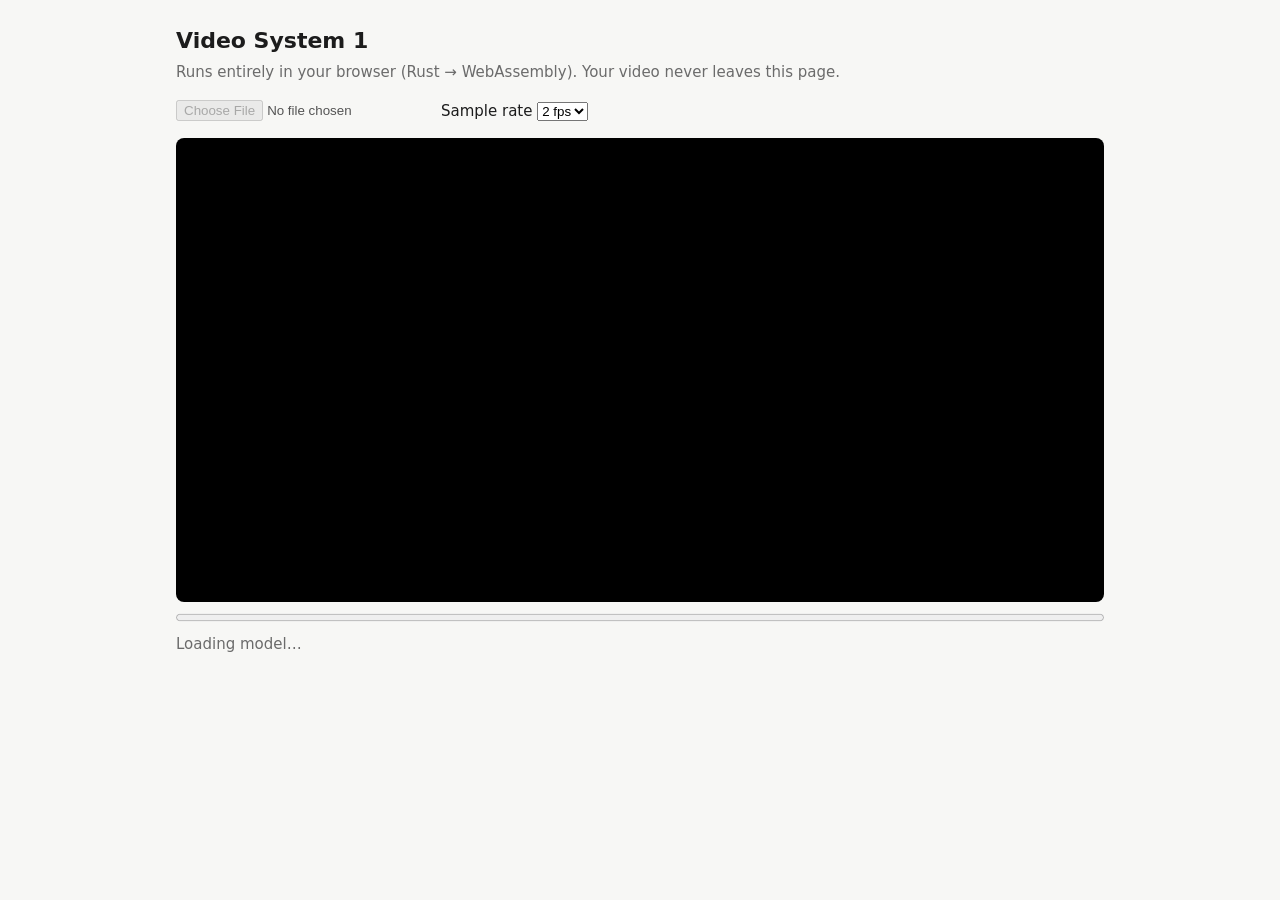
==== web/index.html @ 43ce6778 "Baseline: hand-built detection/tracking/caption pipeline Kept for reference and as a possible label " ====
<!doctype html>
<html lang="en">
<head>
  <meta charset="utf-8">
  <meta name="viewport" content="width=device-width, initial-scale=1">
  <title>Video System 1</title>
  <style>
    :root {
      --bg: #f7f7f5; --fg: #1c1c1c; --muted: #6b6b6b; --card: #ffffff; --border: #e2e2de; --accent: #2f5bd3;
    }
    @media (prefers-color-scheme: dark) {
      :root { --bg: #151515; --fg: #ececec; --muted: #9a9a9a; --card: #1f1f1f; --border: #333; --accent: #7aa2ff; }
    }
    * { box-sizing: border-box; }
    body { margin: 0; background: var(--bg); color: var(--fg); font: 15px/1.5 system-ui, sans-serif; }
    main { max-width: 960px; margin: 0 auto; padding: 24px 16px 48px; }
    h1 { font-size: 22px; margin: 0 0 4px; }
    .muted { color: var(--muted); }
    .controls { display: flex; flex-wrap: wrap; gap: 12px; align-items: center; margin: 16px 0; }
    .stage { position: relative; background: #000; border-radius: 8px; overflow: hidden; }
    .stage video, .stage canvas { display: block; width: 100%; height: auto; }
    .stage canvas { position: absolute; inset: 0; height: 100%; }
    progress { width: 100%; margin: 8px 0 4px; }
    .grid { display: grid; grid-template-columns: repeat(auto-fit, minmax(260px, 1fr)); gap: 16px; margin-top: 20px; }
    .card { background: var(--card); border: 1px solid var(--border); border-radius: 8px; padding: 16px; }
    .card h2 { font-size: 14px; font-weight: 600; margin: 0; color: var(--muted); }
    .value { font-size: 40px; font-weight: 700; line-height: 1.2; color: var(--accent); }
    .card ul { margin: 8px 0 0; padding-left: 18px; font-size: 13px; }
    details { margin-top: 16px; }
    pre { background: var(--card); border: 1px solid var(--border); border-radius: 8px; padding: 12px; overflow: auto; font-size: 12px; }
    button { font: inherit; }
  </style>
</head>
<body>
<main>
  <h1>Video System 1</h1>
  <div class="muted">Runs entirely in your browser (Rust → WebAssembly). Your video never leaves this page.</div>

  <div class="controls">
    <input type="file" id="file" accept="video/*" disabled>
    <label>Sample rate
      <select id="fps">
        <option value="1">1 fps</option>
        <option value="2" selected>2 fps</option>
        <option value="4">4 fps</option>
      </select>
    </label>
    <button id="cancel" hidden>Cancel</button>
  </div>

  <div class="stage">
    <video id="video" muted playsinline></video>
    <canvas id="overlay"></canvas>
  </div>
  <progress id="progress" value="0" max="1"></progress>
  <div id="status" class="muted">Starting…</div>

  <section id="results" hidden>
    <div class="grid">
      <div class="card">
        <h2>How many subjects are there throughout the video?</h2>
        <div class="value" id="subjects-value"></div>
        <div class="muted" id="subjects-detail"></div>
        <ul id="subjects-list"></ul>
      </div>
      <div class="card">
        <h2>Is the video captioned?</h2>
        <div class="value" id="captions-value"></div>
        <div class="muted" id="captions-detail"></div>
        <ul id="captions-list"></ul>
      </div>
    </div>
    <p class="muted" id="perf"></p>
    <details><summary>Raw report</summary><pre id="raw"></pre></details>
  </section>
</main>
<script type="module" src="main.js"></script>
</body>
</html>
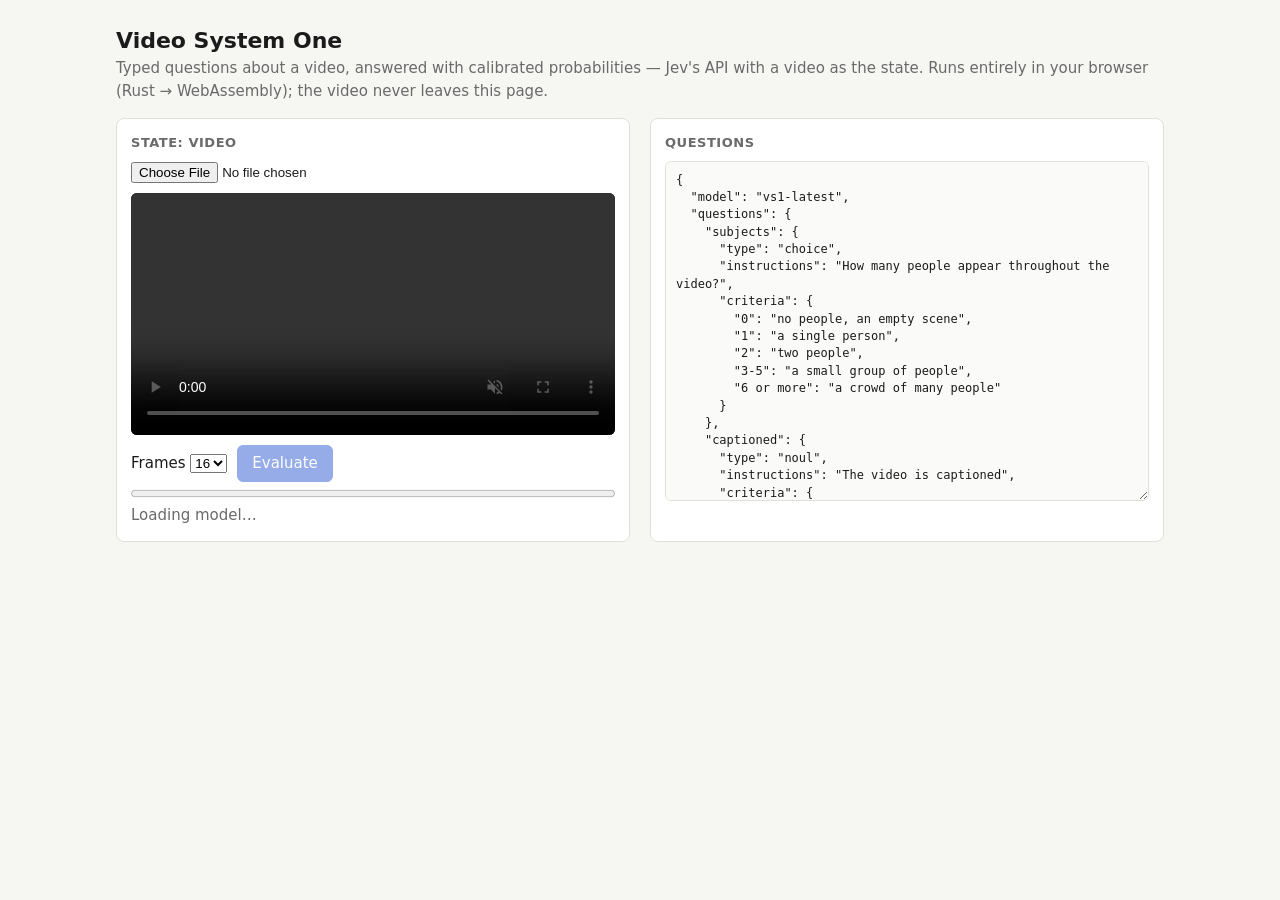
==== commit bebe9605: "General System One model for video with a Jev-compatible API Replace the hand-built pipeline with on" ====
--- a/web/index.html
+++ b/web/index.html
@@ -3,76 +3,72 @@
 <head>
   <meta charset="utf-8">
   <meta name="viewport" content="width=device-width, initial-scale=1">
-  <title>Video System 1</title>
+  <title>Video System One</title>
   <style>
     :root {
-      --bg: #f7f7f5; --fg: #1c1c1c; --muted: #6b6b6b; --card: #ffffff; --border: #e2e2de; --accent: #2f5bd3;
+      --bg: #f6f6f3; --fg: #1b1b1b; --muted: #6a6a6a; --card: #ffffff; --border: #e0e0db;
+      --accent: #2f5bd3; --bar: #dfe6fb; --code: #fafaf8;
     }
     @media (prefers-color-scheme: dark) {
-      :root { --bg: #151515; --fg: #ececec; --muted: #9a9a9a; --card: #1f1f1f; --border: #333; --accent: #7aa2ff; }
+      :root {
+        --bg: #141414; --fg: #ececec; --muted: #9a9a9a; --card: #1d1d1d; --border: #333;
+        --accent: #7ea4ff; --bar: #26324f; --code: #181818;
+      }
     }
     * { box-sizing: border-box; }
     body { margin: 0; background: var(--bg); color: var(--fg); font: 15px/1.5 system-ui, sans-serif; }
-    main { max-width: 960px; margin: 0 auto; padding: 24px 16px 48px; }
-    h1 { font-size: 22px; margin: 0 0 4px; }
+    main { max-width: 1080px; margin: 0 auto; padding: 24px 16px 48px; }
+    h1 { font-size: 22px; margin: 0; }
     .muted { color: var(--muted); }
-    .controls { display: flex; flex-wrap: wrap; gap: 12px; align-items: center; margin: 16px 0; }
-    .stage { position: relative; background: #000; border-radius: 8px; overflow: hidden; }
-    .stage video, .stage canvas { display: block; width: 100%; height: auto; }
-    .stage canvas { position: absolute; inset: 0; height: 100%; }
-    progress { width: 100%; margin: 8px 0 4px; }
-    .grid { display: grid; grid-template-columns: repeat(auto-fit, minmax(260px, 1fr)); gap: 16px; margin-top: 20px; }
-    .card { background: var(--card); border: 1px solid var(--border); border-radius: 8px; padding: 16px; }
-    .card h2 { font-size: 14px; font-weight: 600; margin: 0; color: var(--muted); }
-    .value { font-size: 40px; font-weight: 700; line-height: 1.2; color: var(--accent); }
-    .card ul { margin: 8px 0 0; padding-left: 18px; font-size: 13px; }
-    details { margin-top: 16px; }
-    pre { background: var(--card); border: 1px solid var(--border); border-radius: 8px; padding: 12px; overflow: auto; font-size: 12px; }
-    button { font: inherit; }
+    .layout { display: grid; grid-template-columns: minmax(0, 1fr) minmax(0, 1fr); gap: 20px; margin-top: 16px; }
+    @media (max-width: 760px) { .layout { grid-template-columns: 1fr; } }
+    .panel { background: var(--card); border: 1px solid var(--border); border-radius: 8px; padding: 14px; }
+    .panel h2 { font-size: 13px; font-weight: 600; margin: 0 0 8px; color: var(--muted); text-transform: uppercase; letter-spacing: .04em; }
+    video { width: 100%; border-radius: 6px; background: #000; display: block; margin-top: 10px; }
+    textarea { width: 100%; min-height: 340px; font: 12px/1.45 ui-monospace, monospace; background: var(--code); color: var(--fg);
+      border: 1px solid var(--border); border-radius: 6px; padding: 10px; resize: vertical; }
+    .row { display: flex; flex-wrap: wrap; gap: 10px; align-items: center; margin-top: 10px; }
+    button { font: inherit; padding: 6px 14px; border-radius: 6px; border: 1px solid var(--accent); background: var(--accent); color: #fff; cursor: pointer; }
+    button:disabled { opacity: .5; cursor: default; }
+    progress { width: 100%; }
+    .answers { display: grid; grid-template-columns: repeat(auto-fit, minmax(240px, 1fr)); gap: 14px; margin-top: 20px; }
+    .answer .key { font: 12px ui-monospace, monospace; color: var(--muted); }
+    .answer .value { font-size: 26px; font-weight: 700; color: var(--accent); margin: 2px 0; }
+    .bars { margin-top: 8px; display: grid; gap: 4px; font-size: 12px; }
+    .bar { position: relative; padding: 2px 6px; border-radius: 4px; overflow: hidden; }
+    .bar span { position: relative; }
+    .bar i { position: absolute; inset: 0 auto 0 0; background: var(--bar); }
+    .bar b { float: right; position: relative; font-weight: 500; }
+    pre { background: var(--code); border: 1px solid var(--border); border-radius: 8px; padding: 12px; overflow: auto; font-size: 12px; }
+    .error { color: #c62828; white-space: pre-wrap; }
   </style>
 </head>
 <body>
 <main>
-  <h1>Video System 1</h1>
-  <div class="muted">Runs entirely in your browser (Rust → WebAssembly). Your video never leaves this page.</div>
+  <h1>Video System One</h1>
+  <div class="muted">Typed questions about a video, answered with calibrated probabilities — Jev's API with a video as the state.
+    Runs entirely in your browser (Rust → WebAssembly); the video never leaves this page.</div>
 
-  <div class="controls">
-    <input type="file" id="file" accept="video/*" disabled>
-    <label>Sample rate
-      <select id="fps">
-        <option value="1">1 fps</option>
-        <option value="2" selected>2 fps</option>
-        <option value="4">4 fps</option>
-      </select>
-    </label>
-    <button id="cancel" hidden>Cancel</button>
+  <div class="layout">
+    <section class="panel">
+      <h2>State: video</h2>
+      <input type="file" id="file" accept="video/*">
+      <video id="preview" controls muted playsinline></video>
+      <div class="row">
+        <label>Frames <select id="frames"><option>8</option><option selected>16</option><option>32</option></select></label>
+        <button id="run" disabled>Evaluate</button>
+      </div>
+      <progress id="progress" value="0" max="1"></progress>
+      <div id="status" class="muted">Loading model…</div>
+    </section>
+    <section class="panel">
+      <h2>Questions</h2>
+      <textarea id="questions" spellcheck="false"></textarea>
+    </section>
   </div>
 
-  <div class="stage">
-    <video id="video" muted playsinline></video>
-    <canvas id="overlay"></canvas>
-  </div>
-  <progress id="progress" value="0" max="1"></progress>
-  <div id="status" class="muted">Starting…</div>
-
-  <section id="results" hidden>
-    <div class="grid">
-      <div class="card">
-        <h2>How many subjects are there throughout the video?</h2>
-        <div class="value" id="subjects-value"></div>
-        <div class="muted" id="subjects-detail"></div>
-        <ul id="subjects-list"></ul>
-      </div>
-      <div class="card">
-        <h2>Is the video captioned?</h2>
-        <div class="value" id="captions-value"></div>
-        <div class="muted" id="captions-detail"></div>
-        <ul id="captions-list"></ul>
-      </div>
-    </div>
-    <p class="muted" id="perf"></p>
-    <details><summary>Raw report</summary><pre id="raw"></pre></details>
-  </section>
+  <div id="answers" class="answers"></div>
+  <details id="raw-wrap" hidden><summary>Raw response</summary><pre id="raw"></pre></details>
 </main>
 <script type="module" src="main.js"></script>
 </body>
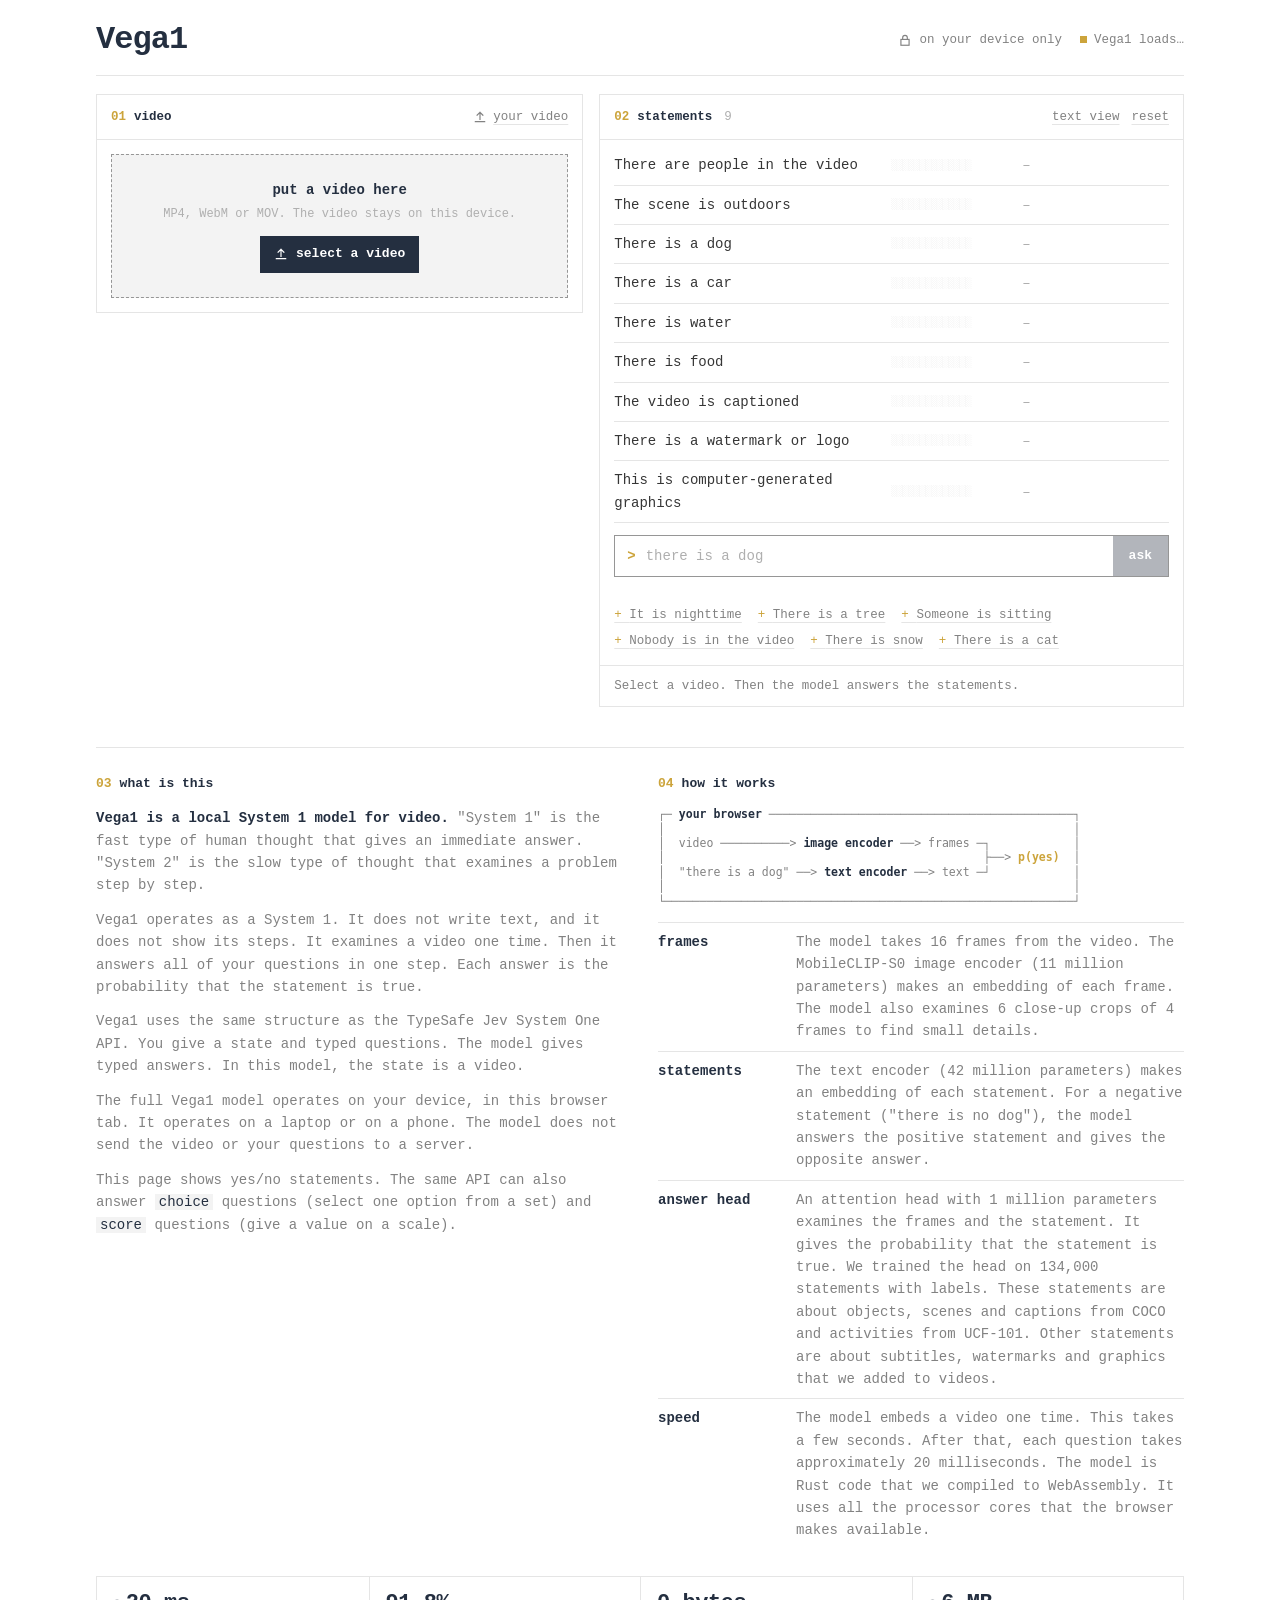
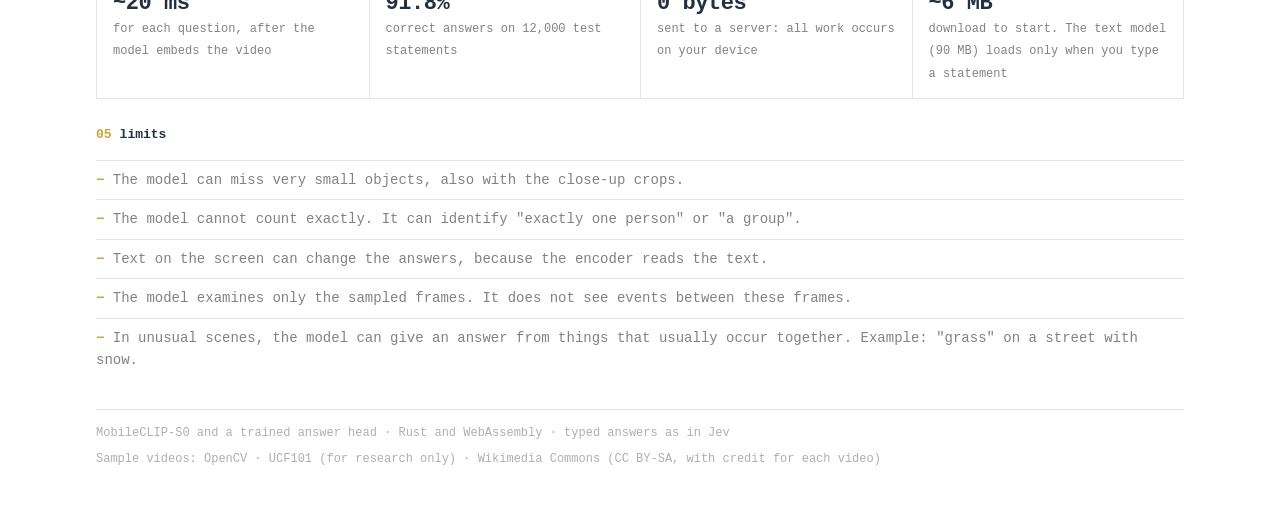
==== commit 61e5c06e: "Vega1 web demo: crop embeddings, lazy encoders, precomputed samples, phone layout - Answer head v5: " ====
--- a/web/index.html
+++ b/web/index.html
@@ -3,73 +3,395 @@
 <head>
   <meta charset="utf-8">
   <meta name="viewport" content="width=device-width, initial-scale=1">
-  <title>Video System One</title>
+  <title>Vega1</title>
+  <meta name="description" content="Ask yes/no questions about a video. Vega1, a local System 1 model, answers in milliseconds, in your browser. Nothing is uploaded.">
+  <meta property="og:title" content="Vega1: a System 1 model for video">
+  <meta property="og:description" content="Ask yes/no questions about a video. Vega1, a local System 1 model, answers in milliseconds, in your browser.">
+  <meta property="og:type" content="website">
+  <meta property="og:url" content="https://saresend.github.io/vega1/">
+  <meta property="og:image" content="https://saresend.github.io/vega1/card.png">
+  <meta name="twitter:card" content="summary_large_image">
+  <meta name="twitter:title" content="Vega1: a System 1 model for video">
+  <meta name="twitter:description" content="Ask yes/no questions about a video. Answers in milliseconds, on your device.">
+  <meta name="twitter:image" content="https://saresend.github.io/vega1/card.png">
+  <meta name="theme-color" content="#242F40">
+  <link rel="icon" href="data:image/svg+xml,%3Csvg xmlns='http://www.w3.org/2000/svg' viewBox='0 0 32 32'%3E%3Crect width='32' height='32' fill='%23242F40'/%3E%3Cpath d='M12 9v14l11-7z' fill='%23CCA43B'/%3E%3C/svg%3E">
   <style>
+    /* Fully local: system monospace stack, inline icons, no external requests.
+       Palette: #363636 · #242F40 · #CCA43B · #E5E5E5 · #FFFFFF */
     :root {
-      --bg: #f6f6f3; --fg: #1b1b1b; --muted: #6a6a6a; --card: #ffffff; --border: #e0e0db;
-      --accent: #2f5bd3; --bar: #dfe6fb; --code: #fafaf8;
+      --ink: #363636; --navy: #242F40; --gold: #CCA43B; --line: #E5E5E5; --paper: #FFFFFF;
+      --bg: var(--paper); --fg: var(--ink); --head: var(--navy); --muted: color-mix(in srgb, var(--ink) 62%, var(--paper));
+      --faint: color-mix(in srgb, var(--ink) 40%, var(--paper)); --panel: var(--paper); --sunk: color-mix(in srgb, var(--line) 45%, var(--paper));
+      --border: var(--line); --strong: color-mix(in srgb, var(--line) 55%, var(--ink));
+      --btn: var(--navy); --on-btn: var(--paper);
+      --yes: var(--navy); --no: color-mix(in srgb, var(--ink) 55%, var(--paper)); --unsure: var(--gold);
+      --mono: "JetBrains Mono", ui-monospace, SFMono-Regular, "SF Mono", Menlo, Consolas, "Liberation Mono", monospace;
+      color-scheme: light;
     }
     @media (prefers-color-scheme: dark) {
       :root {
-        --bg: #141414; --fg: #ececec; --muted: #9a9a9a; --card: #1d1d1d; --border: #333;
-        --accent: #7ea4ff; --bar: #26324f; --code: #181818;
+        --bg: var(--navy); --fg: var(--line); --head: var(--paper); --muted: color-mix(in srgb, var(--line) 70%, var(--navy));
+        --faint: color-mix(in srgb, var(--line) 45%, var(--navy)); --panel: color-mix(in srgb, var(--navy) 86%, var(--paper));
+        --sunk: color-mix(in srgb, var(--navy) 80%, black); --border: color-mix(in srgb, var(--line) 18%, var(--navy));
+        --strong: color-mix(in srgb, var(--line) 34%, var(--navy)); --btn: var(--gold); --on-btn: var(--navy);
+        --yes: var(--gold); --no: color-mix(in srgb, var(--line) 55%, var(--navy)); --unsure: var(--line);
+        color-scheme: dark;
       }
     }
     * { box-sizing: border-box; }
-    body { margin: 0; background: var(--bg); color: var(--fg); font: 15px/1.5 system-ui, sans-serif; }
-    main { max-width: 1080px; margin: 0 auto; padding: 24px 16px 48px; }
-    h1 { font-size: 22px; margin: 0; }
-    .muted { color: var(--muted); }
-    .layout { display: grid; grid-template-columns: minmax(0, 1fr) minmax(0, 1fr); gap: 20px; margin-top: 16px; }
-    @media (max-width: 760px) { .layout { grid-template-columns: 1fr; } }
-    .panel { background: var(--card); border: 1px solid var(--border); border-radius: 8px; padding: 14px; }
-    .panel h2 { font-size: 13px; font-weight: 600; margin: 0 0 8px; color: var(--muted); text-transform: uppercase; letter-spacing: .04em; }
-    video { width: 100%; border-radius: 6px; background: #000; display: block; margin-top: 10px; }
-    textarea { width: 100%; min-height: 340px; font: 12px/1.45 ui-monospace, monospace; background: var(--code); color: var(--fg);
-      border: 1px solid var(--border); border-radius: 6px; padding: 10px; resize: vertical; }
-    .row { display: flex; flex-wrap: wrap; gap: 10px; align-items: center; margin-top: 10px; }
-    button { font: inherit; padding: 6px 14px; border-radius: 6px; border: 1px solid var(--accent); background: var(--accent); color: #fff; cursor: pointer; }
-    button:disabled { opacity: .5; cursor: default; }
-    progress { width: 100%; }
-    .answers { display: grid; grid-template-columns: repeat(auto-fit, minmax(240px, 1fr)); gap: 14px; margin-top: 20px; }
-    .answer .key { font: 12px ui-monospace, monospace; color: var(--muted); }
-    .answer .value { font-size: 26px; font-weight: 700; color: var(--accent); margin: 2px 0; }
-    .bars { margin-top: 8px; display: grid; gap: 4px; font-size: 12px; }
-    .bar { position: relative; padding: 2px 6px; border-radius: 4px; overflow: hidden; }
-    .bar span { position: relative; }
-    .bar i { position: absolute; inset: 0 auto 0 0; background: var(--bar); }
-    .bar b { float: right; position: relative; font-weight: 500; }
-    pre { background: var(--code); border: 1px solid var(--border); border-radius: 8px; padding: 12px; overflow: auto; font-size: 12px; }
-    .error { color: #c62828; white-space: pre-wrap; }
+    html, body { margin: 0; }
+    body { background: var(--bg); color: var(--fg); font: 14px/1.6 var(--mono); -webkit-font-smoothing: antialiased; }
+    button, input, textarea { font: inherit; color: inherit; }
+    button { cursor: pointer; }
+    a { color: inherit; text-decoration-color: var(--gold); text-underline-offset: 3px; }
+    :focus-visible { outline: 2px solid var(--gold); outline-offset: 2px; }
+    [hidden] { display: none !important; }
+    svg.i { width: 14px; height: 14px; flex: none; stroke: currentColor; fill: none; stroke-width: 2; stroke-linecap: square; }
+
+    .wrap { max-width: 1120px; margin: 0 auto; padding: 0 16px 48px; }
+
+    /* Status */
+    .nav-right { margin-left: auto; display: flex; gap: 18px; flex-wrap: wrap; font-size: 12.5px; color: var(--muted); }
+    .nav-right span { display: inline-flex; align-items: center; gap: 7px; white-space: nowrap; }
+    .led { width: 7px; height: 7px; background: var(--faint); }
+    #model-pill[data-state="ready"] .led, #model-pill[data-state="busy"] .led { background: var(--gold); }
+    #model-pill[data-state="busy"] .led { animation: blink 1s steps(2) infinite; }
+    #model-pill[data-state="error"] { color: var(--fg); }
+    @keyframes blink { 50% { opacity: 0; } }
+
+    /* Header */
+    .top { display: flex; align-items: center; gap: 16px; flex-wrap: wrap; padding: 22px 0 18px; margin-bottom: 18px; border-bottom: 1px solid var(--border); }
+    h1 { margin: 0; font-size: clamp(24px, 3.4vw, 32px); line-height: 1.1; letter-spacing: -0.03em; color: var(--head); font-weight: 700; }
+
+    /* About */
+    .about { margin-top: 40px; padding-top: 26px; border-top: 1px solid var(--border); }
+    .about-grid { display: grid; grid-template-columns: minmax(0, 1fr) minmax(0, 1fr); gap: 36px; margin-bottom: 26px; }
+    @media (max-width: 900px) { .about-grid { grid-template-columns: minmax(0, 1fr); gap: 20px; } }
+    .about h2 { margin: 0 0 12px; font-size: 13px; font-weight: 700; color: var(--head); }
+    .about h2 small { color: var(--gold); font-weight: 700; margin-right: 8px; font-size: inherit; }
+    .about p { margin: 0 0 12px; color: var(--muted); }
+    .about p strong { color: var(--head); }
+    .about code { font: inherit; color: var(--head); background: var(--sunk); padding: 0 4px; }
+    .how { list-style: none; margin: 14px 0 0; padding: 0; color: var(--muted); }
+    .how li { padding: 8px 0; border-top: 1px solid var(--border); }
+    .how li b { color: var(--head); }
+    .how:not(.limits) li { display: grid; grid-template-columns: 9em minmax(0, 1fr); gap: 0 12px; }
+    @media (max-width: 560px) { .how:not(.limits) li { grid-template-columns: 1fr; } }
+    .limits li::before { content: "− "; color: var(--gold); font-weight: 700; }
+    /* Fonts that carry box-drawing glyphs at the same advance as their letters. */
+    pre.ascii { margin: 0; font: 11.5px/1.25 "JetBrains Mono", "SF Mono", Menlo, Consolas, "DejaVu Sans Mono", "Noto Sans Mono", monospace;
+      color: var(--muted); overflow-x: auto; }
+    pre.ascii b { color: var(--head); font-weight: 600; }
+    pre.ascii u { text-decoration: none; color: var(--gold); font-weight: 700; }
+
+    .stats { display: grid; grid-template-columns: repeat(4, minmax(0, 1fr)); border: 1px solid var(--border); margin-bottom: 26px; }
+    .stat { padding: 14px 16px; border-left: 1px solid var(--border); }
+    .stat:first-child { border-left: 0; }
+    .stat b { display: block; font-size: 22px; line-height: 1.2; color: var(--head); letter-spacing: -0.02em; font-weight: 700; }
+    .stat span { font-size: 12px; color: var(--muted); }
+    @media (max-width: 700px) {
+      .stats { grid-template-columns: repeat(2, minmax(0, 1fr)); }
+      .stat:nth-child(3) { border-left: 0; }
+      .stat:nth-child(n+3) { border-top: 1px solid var(--border); }
+    }
+
+    /* Panels */
+    .grid { display: grid; grid-template-columns: minmax(0, 5fr) minmax(0, 6fr); gap: 16px; align-items: start; }
+    @media (max-width: 900px) { .grid { grid-template-columns: 1fr; } }
+    .panel { border: 1px solid var(--border); background: var(--panel); min-width: 0; }
+    .panel-head { display: flex; align-items: center; gap: 12px; padding: 10px 14px; border-bottom: 1px solid var(--border); font-size: 12.5px; }
+    .panel-head h2 { margin: 0; font-size: 12.5px; font-weight: 700; color: var(--head); }
+    .panel-head h2 small { color: var(--gold); font-weight: 700; margin-right: 8px; font-size: inherit; }
+    .panel-head .count { color: var(--faint); }
+    .panel-head .spacer { flex: 1; }
+    .ghost { display: inline-flex; align-items: center; gap: 6px; background: none; border: 0; padding: 2px 0; color: var(--muted);
+      font-size: 12.5px; white-space: nowrap; text-decoration: underline; text-decoration-color: var(--border); text-underline-offset: 4px; }
+    .ghost:hover { color: var(--head); text-decoration-color: var(--gold); }
+    .panel-body { padding: 14px; }
+
+    /* Video panel */
+    .drop { border: 1px dashed var(--strong); padding: 24px 14px; text-align: center; background: var(--sunk); transition: background .12s, border-color .12s; }
+    .drop.over { border-color: var(--gold); background: color-mix(in srgb, var(--gold) 10%, var(--panel)); }
+    .drop strong { display: block; color: var(--head); }
+    .drop .hint { color: var(--faint); font-size: 12px; }
+    .btn { display: inline-flex; align-items: center; gap: 8px; margin-top: 12px; padding: 8px 14px; border: 0; background: var(--btn); color: var(--on-btn);
+      font-weight: 700; font-size: 13px; }
+    .btn:hover { filter: brightness(1.12); }
+    .label-row { display: flex; flex-wrap: wrap; align-items: baseline; gap: 2px 10px; margin: 18px 0 8px; font-size: 12px; color: var(--faint); }
+    .label-row b { color: var(--head); font-weight: 700; }
+    .samples { display: grid; grid-auto-flow: column; grid-auto-columns: 128px; gap: 8px; overflow-x: auto; scroll-snap-type: x mandatory;
+      padding-bottom: 6px; -webkit-overflow-scrolling: touch; scrollbar-width: thin; }
+    .sample { scroll-snap-align: start; }
+    .sample.active { border-color: var(--gold); outline: 1px solid var(--gold); }
+    .sample.active .sname { color: var(--gold); }
+    .text-status { font-size: 12px; color: var(--faint); margin-top: 6px; min-height: 1em; }
+    .sample { display: flex; flex-direction: column; padding: 0; text-align: left; border: 1px solid var(--border); background: var(--panel); min-width: 0; }
+    .sample:hover { border-color: var(--gold); }
+    .sample:hover .sname { color: var(--gold); }
+    .sample .thumb { display: block; width: 100%; aspect-ratio: 16 / 9; background-color: var(--navy); background-repeat: no-repeat; }
+    .sample .sname { padding: 6px 8px 0; font-size: 12px; font-weight: 700; color: var(--head); overflow: hidden; text-overflow: ellipsis; white-space: nowrap; }
+    .sample .smeta { padding: 0 8px 7px; font-size: 11px; color: var(--faint); overflow: hidden; text-overflow: ellipsis; white-space: nowrap; }
+
+    .player video { width: 100%; display: block; aspect-ratio: 16 / 10; object-fit: contain; background: #000; }
+    .file-row { display: flex; flex-wrap: wrap; align-items: baseline; gap: 2px 10px; margin-top: 8px; font-size: 12px; color: var(--faint); }
+    .file-row .name { color: var(--head); font-weight: 700; }
+    .frames-head { display: flex; align-items: center; gap: 10px; margin: 16px 0 8px; font-size: 12px; color: var(--muted); }
+    .frames-head .spacer { flex: 1; }
+    .seg { display: inline-flex; border: 1px solid var(--border); }
+    .seg button { border: 0; background: none; padding: 2px 9px; font-size: 12px; color: var(--muted); }
+    .seg button + button { border-left: 1px solid var(--border); }
+    .seg button[aria-pressed="true"] { background: var(--btn); color: var(--on-btn); font-weight: 700; }
+    .strip { display: grid; grid-template-columns: repeat(8, 1fr); gap: 3px; }
+    .strip .f { position: relative; aspect-ratio: 16 / 9; background-color: var(--sunk); background-repeat: no-repeat; overflow: hidden; }
+    .strip .f canvas { width: 100%; height: 100%; display: block; opacity: 0; transition: opacity .2s; }
+    .strip .f.decoded canvas { opacity: 0.35; }
+    .strip .f.done canvas { opacity: 1; }
+    .strip .f.crops { outline: 2px solid var(--gold); outline-offset: -2px; }
+    .progress { height: 3px; background: var(--border); margin-top: 8px; }
+    .progress i { display: block; height: 100%; width: 0; background: var(--gold); transition: width .2s; }
+    .legend { margin-top: 7px; font-size: 11.5px; color: var(--faint); }
+    .legend b { display: inline-block; width: 9px; height: 9px; outline: 2px solid var(--gold); outline-offset: -2px; margin-right: 6px; vertical-align: -1px; }
+
+    /* Statements */
+    .stmts { list-style: none; margin: 0; padding: 0; }
+    .stmt { display: grid; grid-template-columns: minmax(0, 1fr) auto 3.4em 6.6em 22px; align-items: center; gap: 12px;
+      padding: 8px 0; border-bottom: 1px solid var(--border); }
+    .stmt:first-child { padding-top: 0; }
+    .stmt .text { overflow-wrap: anywhere; }
+    .bar { font-size: 11px; letter-spacing: -0.08em; white-space: nowrap; user-select: none; }
+    .bar .on { color: var(--no); }
+    .bar .off { color: var(--border); }
+    .pct { text-align: right; font-variant-numeric: tabular-nums; font-weight: 700; color: var(--head); }
+    .tag { justify-self: start; font-size: 11.5px; font-weight: 700; padding: 1px 7px; border: 1px solid var(--border); color: var(--muted); }
+    .stmt.yes .bar .on { color: var(--yes); }
+    .stmt.yes .tag { background: var(--gold); border-color: var(--gold); color: var(--navy); }
+    .stmt.no .tag { background: var(--sunk); }
+    .stmt.unsure .bar .on { color: var(--unsure); }
+    .stmt.unsure .tag { border-style: dashed; border-color: var(--gold); color: var(--fg); }
+    .stmt.idle .tag, .stmt.pending .tag { visibility: hidden; }
+    .stmt.idle .pct, .stmt.pending .pct { color: var(--faint); font-weight: 400; }
+    .stmt.pending .bar .off { animation: blink 0.9s steps(2) infinite; }
+    .remove { width: 22px; height: 22px; border: 0; background: none; color: var(--faint); display: grid; place-items: center; opacity: 0; }
+    .stmt:hover .remove, .remove:focus-visible { opacity: 1; }
+    .remove:hover { color: var(--head); }
+    @media (hover: none) { .remove { opacity: 1; } }
+    @media (max-width: 560px) {
+      .stmt { grid-template-columns: minmax(0, 1fr) auto auto 30px; row-gap: 0; gap: 0 8px; padding: 6px 0; }
+      .stmt .text { grid-column: 1; grid-row: 1; }
+      .stmt .pct { grid-column: 2; grid-row: 1; }
+      .stmt .tag { grid-column: 3; grid-row: 1; }
+      .stmt .remove { grid-column: 4; grid-row: 1 / 3; width: 30px; height: 30px; }
+      .stmt .bar { grid-column: 1 / 4; grid-row: 2; font-size: 8px; line-height: 1.2; letter-spacing: -0.1em; }
+    }
+    .add { display: flex; margin-top: 12px; border: 1px solid var(--strong); }
+    .add:focus-within { border-color: var(--gold); }
+    .add .prompt { padding: 9px 0 9px 12px; color: var(--gold); font-weight: 700; }
+    .add input { flex: 1; min-width: 0; padding: 9px 10px; border: 0; background: transparent; }
+    .add input::placeholder { color: var(--faint); }
+    .add input:focus { outline: none; }
+    .add button { border: 0; padding: 0 16px; background: var(--btn); color: var(--on-btn); font-weight: 700; font-size: 13px; }
+    .add button:disabled { opacity: .35; cursor: default; }
+    .suggest { display: flex; flex-wrap: wrap; gap: 6px 16px; margin-top: 10px; font-size: 12.5px; }
+    .suggest button { border: 0; background: none; padding: 0; color: var(--muted); text-decoration: underline; text-decoration-color: var(--border); text-underline-offset: 4px; }
+    .suggest button:hover { color: var(--head); text-decoration-color: var(--gold); }
+    .suggest button::before { content: "+ "; color: var(--gold); }
+    .bulk textarea { width: 100%; min-height: 280px; padding: 10px 12px; border: 1px solid var(--strong); background: var(--sunk); font-size: 13px; line-height: 1.7; resize: vertical; }
+    .bulk .hint { color: var(--faint); font-size: 12px; margin-top: 6px; }
+    .foot { display: flex; align-items: center; gap: 8px; padding: 10px 14px; border-top: 1px solid var(--border); font-size: 12.5px; color: var(--muted); min-height: 41px; }
+    .foot .speed { color: var(--head); font-weight: 700; }
+    .foot .speed::before { content: "▸ "; color: var(--gold); }
+    .foot .error::before { content: "! "; color: var(--gold); font-weight: 700; }
+    .empty { color: var(--faint); padding: 4px 0 10px; }
+
+    footer { margin-top: 30px; padding-top: 14px; border-top: 1px solid var(--border); color: var(--faint); font-size: 12px; display: flex; flex-wrap: wrap; gap: 6px 18px; }
+    /* Phones (last, so it overrides the rules above). */
+    @media (max-width: 560px) {
+      .add input { font-size: 16px; } /* iOS zooms into smaller inputs */
+      .remove { width: 36px; height: 36px; }
+      .suggest { gap: 10px 16px; }
+      .suggest button { padding: 4px 0; }
+      .samples { grid-auto-columns: 104px; }
+      /* Phones: answers in the first screen. */
+      .wrap { padding: 0 10px 40px; }
+      .top { padding: 12px 0 10px; margin-bottom: 10px; gap: 6px 12px; }
+      h1 { font-size: 22px; }
+      .nav-right { gap: 12px; font-size: 11px; }
+      .panel-head { padding: 8px 10px; }
+      .panel-body { padding: 10px; }
+      .player video { aspect-ratio: 16 / 9; max-height: 38vh; }
+      .file-row { flex-wrap: nowrap; overflow: hidden; }
+      .file-row #file-meta { overflow: hidden; text-overflow: ellipsis; white-space: nowrap; }
+      .frames-head { margin: 8px 0 0; }
+      .frames-head .seg, .strip, .legend { display: none; }
+      #viewer:not(.analyzing) .frames-head, #viewer:not(.analyzing) .progress { display: none; }
+      .samples { grid-auto-columns: 96px; }
+      .sample .smeta { display: none; }
+      .sample .sname { padding: 5px 6px 6px; font-size: 11.5px; }
+      #samples-mobile { margin-top: 10px; }
+      #samples-mobile #samples-wrap { border: 1px solid var(--border); background: var(--panel); padding: 2px 10px 6px; }
+      .label-row { margin: 10px 0 6px; }
+      .label-row span { display: none; }
+      .grid { gap: 10px; }
+      .about { margin-top: 28px; }
+    }
   </style>
 </head>
 <body>
-<main>
-  <h1>Video System One</h1>
-  <div class="muted">Typed questions about a video, answered with calibrated probabilities — Jev's API with a video as the state.
-    Runs entirely in your browser (Rust → WebAssembly); the video never leaves this page.</div>
-
-  <div class="layout">
-    <section class="panel">
-      <h2>State: video</h2>
-      <input type="file" id="file" accept="video/*">
-      <video id="preview" controls muted playsinline></video>
-      <div class="row">
-        <label>Frames <select id="frames"><option>8</option><option selected>16</option><option>32</option></select></label>
-        <button id="run" disabled>Evaluate</button>
-      </div>
-      <progress id="progress" value="0" max="1"></progress>
-      <div id="status" class="muted">Loading model…</div>
+<div class="wrap">
+  <header class="top">
+    <h1>Vega1</h1>
+    <div class="nav-right">
+      <span title="The video and your statements stay on this device">
+        <svg class="i" viewBox="0 0 24 24"><rect x="5" y="11" width="14" height="10"/><path d="M8 11V8a4 4 0 0 1 8 0v3"/></svg>on your device only
+      </span>
+      <span id="model-pill" data-state="busy" role="status" aria-live="polite"><span class="led"></span><span id="model-status">Vega1 loads…</span></span>
+    </div>
+  </header>
+
+  <div class="grid">
+    <section class="panel" aria-labelledby="video-title">
+      <div class="panel-head">
+        <h2 id="video-title"><small>01</small>video</h2>
+        <span class="spacer"></span>
+        <button class="ghost" id="change">
+          <svg class="i" viewBox="0 0 24 24"><path d="M12 16V4M7 9l5-5 5 5M4 20h16"/></svg>your video
+        </button>
+      </div>
+      <div class="panel-body">
+        <input type="file" id="file" accept="video/*" hidden>
+        <div id="picker">
+          <div class="drop" id="drop">
+            <strong>put a video here</strong>
+            <span class="hint">MP4, WebM or MOV. The video stays on this device.</span><br>
+            <button class="btn" id="browse">
+              <svg class="i" viewBox="0 0 24 24"><path d="M12 16V4M7 9l5-5 5 5M4 20h16"/></svg>select a video
+            </button>
+          </div>
+        </div>
+
+        <div id="viewer" hidden>
+          <div class="player"><video id="preview" controls muted playsinline loop></video></div>
+          <div class="file-row"><span class="name" id="file-name"></span><span id="file-meta"></span></div>
+          <div class="frames-head">
+            <span id="frames-status">sampled frames</span>
+            <span class="spacer"></span>
+            <div class="seg" role="group" aria-label="Frames to sample">
+              <button data-frames="8" aria-pressed="false">8</button>
+              <button data-frames="16" aria-pressed="true">16</button>
+              <button data-frames="32" aria-pressed="false">32</button>
+            </div>
+          </div>
+          <div class="strip" id="strip"></div>
+          <div class="progress"><i id="progress"></i></div>
+          <div class="legend"><b></b>the model also examines 6 close-up crops of these frames to find small details</div>
+        </div>
+        <div id="samples-home"></div>
+        <div id="samples-wrap" hidden>
+          <div class="label-row"><b>samples</b><span>the embeddings are ready, so the answers show immediately</span></div>
+          <div class="samples" id="samples"></div>
+        </div>
+      </div>
     </section>
-    <section class="panel">
-      <h2>Questions</h2>
-      <textarea id="questions" spellcheck="false"></textarea>
+
+    <section class="panel" aria-labelledby="stmts-title">
+      <div class="panel-head">
+        <h2 id="stmts-title"><small>02</small>statements</h2>
+        <span class="count" id="count"></span>
+        <span class="spacer"></span>
+        <button class="ghost" id="bulk-toggle">text view</button>
+        <button class="ghost" id="reset" title="Show the example statements again">reset</button>
+      </div>
+      <div class="panel-body">
+        <div id="list-view">
+          <ul class="stmts" id="stmts" aria-live="polite"></ul>
+          <div class="empty" id="empty" hidden>There are no statements. Add a statement below.</div>
+          <form class="add" id="add-form" autocomplete="off">
+            <span class="prompt" aria-hidden="true">&gt;</span>
+            <input id="add-input" placeholder="there is a dog" aria-label="New statement" maxlength="300">
+            <button id="add-btn" type="submit" disabled>ask</button>
+          </form>
+          <div class="text-status" id="text-status" aria-live="polite"></div>
+          <div class="suggest" id="suggest"></div>
+        </div>
+        <div class="bulk" id="bulk-view" hidden>
+          <textarea id="bulk" spellcheck="false" aria-label="Statements, one per line"></textarea>
+          <div class="hint">Write one statement on each line. You can use negative statements ("there is no dog").</div>
+        </div>
+      </div>
+      <div class="foot" id="foot"><span id="foot-text">Select a video. Then the model answers the statements.</span></div>
     </section>
   </div>
 
-  <div id="answers" class="answers"></div>
-  <details id="raw-wrap" hidden><summary>Raw response</summary><pre id="raw"></pre></details>
-</main>
+  <section class="about" aria-labelledby="about-title">
+    <div class="about-grid">
+      <div>
+        <h2 id="about-title"><small>03</small>what is this</h2>
+        <p><strong>Vega1 is a local System 1 model for video.</strong> "System 1" is the fast type of human
+          thought that gives an immediate answer. "System 2" is the slow type of thought that examines a problem step by
+          step.</p>
+        <p>Vega1 operates as a System 1. It does not write text, and it does not show its steps. It examines a video
+          one time. Then it answers all of your questions in one step. Each answer is the probability that the statement
+          is true.</p>
+        <p>Vega1 uses the same structure as the TypeSafe Jev System One API. You give a state and typed questions.
+          The model gives typed answers. In this model, the state is a video.</p>
+        <p>The full Vega1 model operates on your device, in this browser tab. It operates on a laptop or on a phone. The model
+          does not send the video or your questions to a server.</p>
+        <p>This page shows yes/no statements. The same API can also answer <code>choice</code> questions (select one
+          option from a set) and <code>score</code> questions (give a value on a scale).</p>
+      </div>
+      <div>
+        <h2><small>04</small>how it works</h2>
+        <pre class="ascii" aria-hidden="true">┌─ <b>your browser</b> ────────────────────────────────────────────┐
+│                                                           │
+│  video ──────────&gt; <b>image encoder</b> ──&gt; frames ─┐            │
+│                                              ├──&gt; <u>p(yes)</u>  │
+│  &quot;there is a dog&quot; ──&gt; <b>text encoder</b> ──&gt; text ─┘            │
+│                                                           │
+└───────────────────────────────────────────────────────────┘</pre>
+        <ul class="how">
+          <li><b>frames</b> The model takes 16 frames from the video. The MobileCLIP-S0 image encoder (11 million
+            parameters) makes an embedding of each frame. The model also examines 6 close-up crops of 4 frames to find
+            small details.</li>
+          <li><b>statements</b> The text encoder (42 million parameters) makes an embedding of each statement. For a
+            negative statement ("there is no dog"), the model answers the positive statement and gives the opposite
+            answer.</li>
+          <li><b>answer head</b> An attention head with 1 million parameters examines the frames and the statement. It
+            gives the probability that the statement is true. We trained the head on 134,000 statements with labels.
+            These statements are about objects, scenes and captions from COCO and activities from UCF-101. Other
+            statements are about subtitles, watermarks and graphics that we added to videos.</li>
+          <li><b>speed</b> The model embeds a video one time. This takes a few seconds. After that, each question takes
+            approximately 20 milliseconds. The model is Rust code that we compiled to WebAssembly. It uses all the
+            processor cores that the browser makes available.</li>
+        </ul>
+      </div>
+    </div>
+
+    <div class="stats">
+      <div class="stat"><b id="stat-latency">~20 ms</b><span id="stat-latency-label">for each question, after the model embeds the video</span></div>
+      <div class="stat"><b>91.8%</b><span>correct answers on 12,000 test statements</span></div>
+      <div class="stat"><b>0 bytes</b><span>sent to a server: all work occurs on your device</span></div>
+      <div class="stat"><b>~6 MB</b><span>download to start. The text model (90 MB) loads only when you type a statement</span></div>
+    </div>
+
+    <h2><small>05</small>limits</h2>
+    <ul class="how limits">
+      <li>The model can miss very small objects, also with the close-up crops.</li>
+      <li>The model cannot count exactly. It can identify "exactly one person" or "a group".</li>
+      <li>Text on the screen can change the answers, because the encoder reads the text.</li>
+      <li>The model examines only the sampled frames. It does not see events between these frames.</li>
+      <li>In unusual scenes, the model can give an answer from things that usually occur together. Example: "grass" on a
+        street with snow.</li>
+    </ul>
+  </section>
+
+  <div id="samples-mobile"></div>
+
+  <footer>
+    <span>MobileCLIP-S0 and a trained answer head · Rust and WebAssembly · typed answers as in Jev</span>
+    <span>Sample videos: OpenCV · UCF101 (for research only) · Wikimedia Commons (CC BY-SA, with credit for each video)</span>
+  </footer>
+</div>
 <script type="module" src="main.js"></script>
 </body>
 </html>
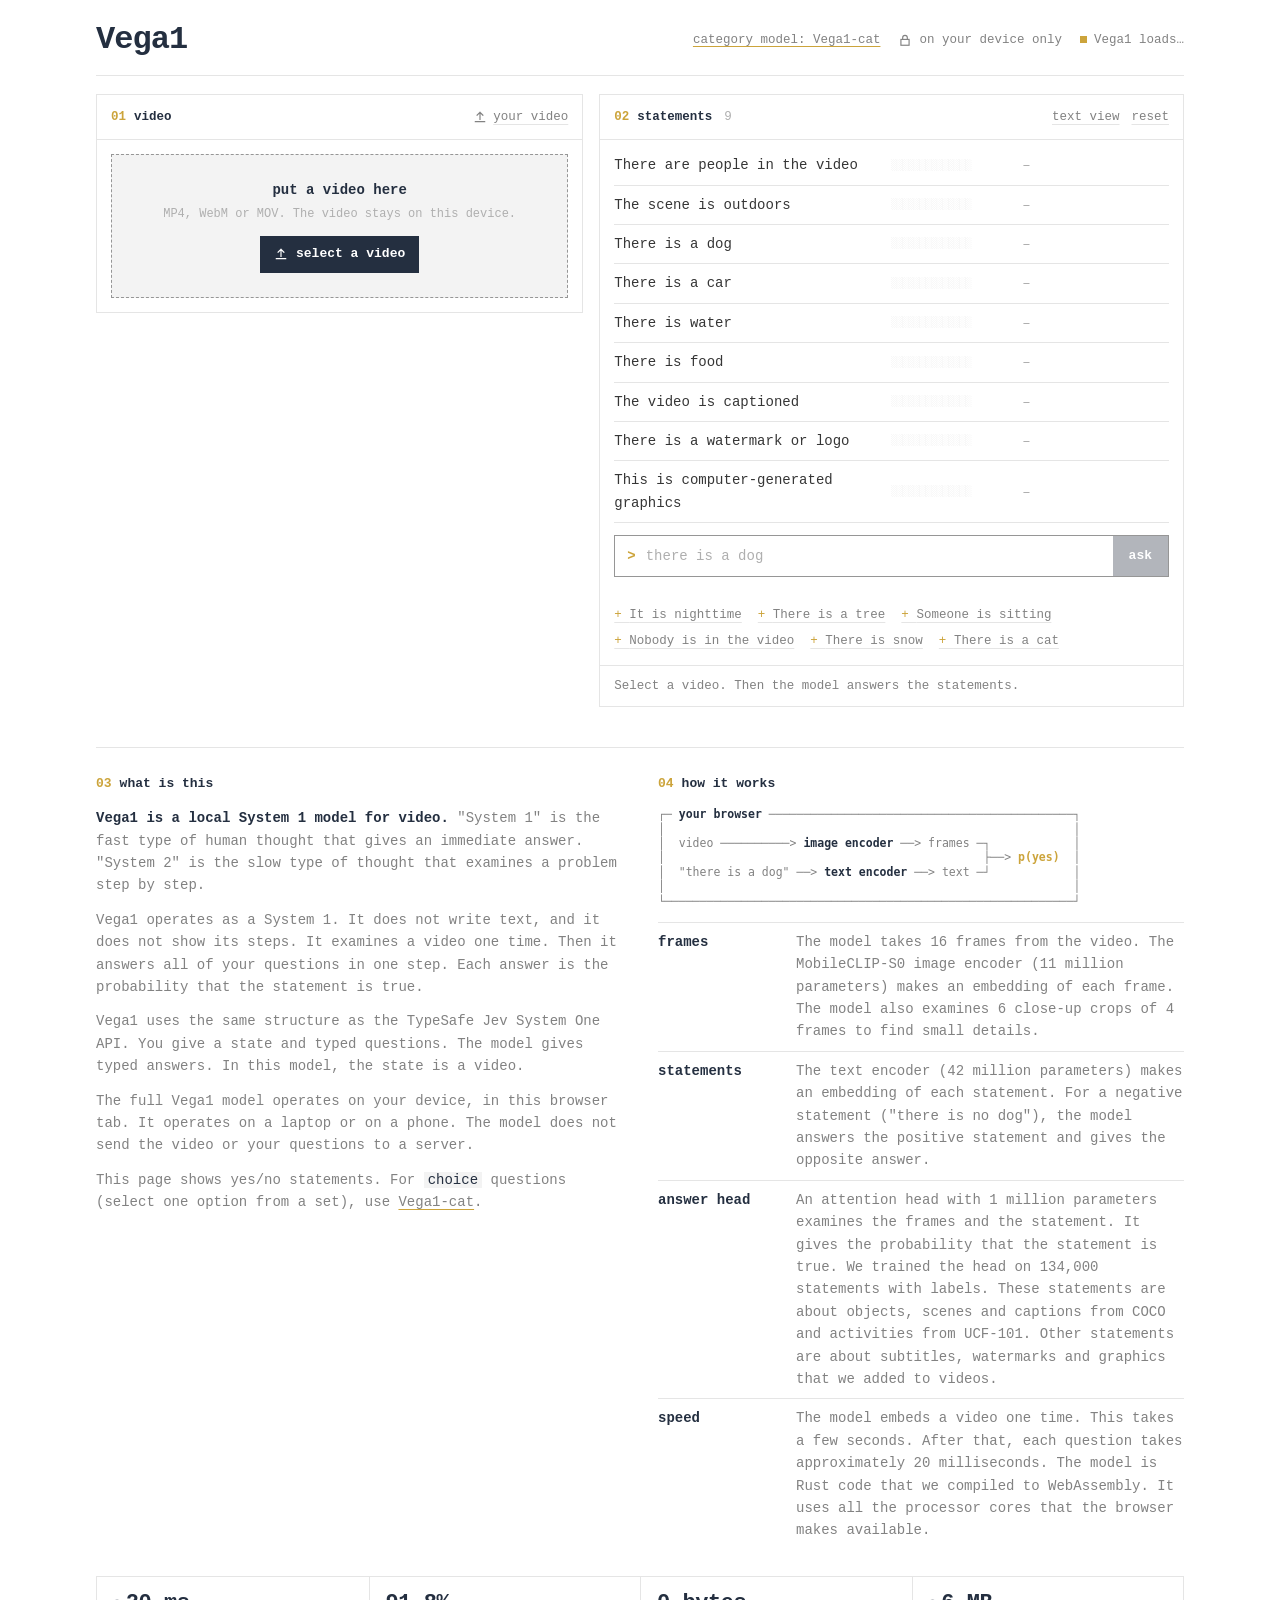
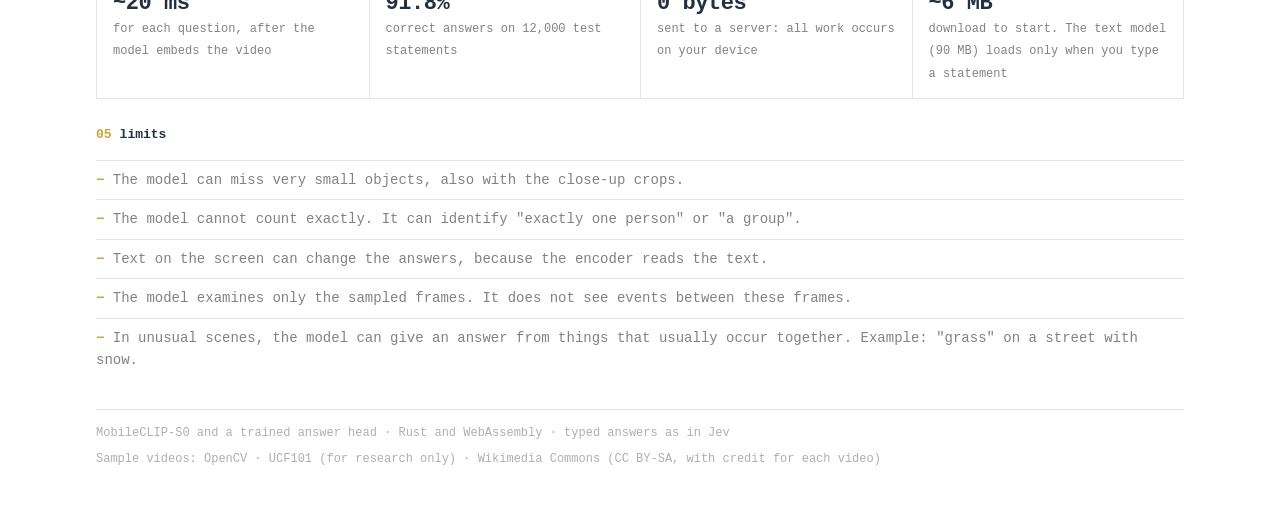
==== commit 1bd0199d: "vega1-cat: a category-question head and its own demo page - train/categories.py: choice questions (1" ====
--- a/web/index.html
+++ b/web/index.html
@@ -16,233 +16,15 @@
   <meta name="twitter:image" content="https://saresend.github.io/vega1/card.png">
   <meta name="theme-color" content="#242F40">
   <link rel="icon" href="data:image/svg+xml,%3Csvg xmlns='http://www.w3.org/2000/svg' viewBox='0 0 32 32'%3E%3Crect width='32' height='32' fill='%23242F40'/%3E%3Cpath d='M12 9v14l11-7z' fill='%23CCA43B'/%3E%3C/svg%3E">
-  <style>
-    /* Fully local: system monospace stack, inline icons, no external requests.
-       Palette: #363636 · #242F40 · #CCA43B · #E5E5E5 · #FFFFFF */
-    :root {
-      --ink: #363636; --navy: #242F40; --gold: #CCA43B; --line: #E5E5E5; --paper: #FFFFFF;
-      --bg: var(--paper); --fg: var(--ink); --head: var(--navy); --muted: color-mix(in srgb, var(--ink) 62%, var(--paper));
-      --faint: color-mix(in srgb, var(--ink) 40%, var(--paper)); --panel: var(--paper); --sunk: color-mix(in srgb, var(--line) 45%, var(--paper));
-      --border: var(--line); --strong: color-mix(in srgb, var(--line) 55%, var(--ink));
-      --btn: var(--navy); --on-btn: var(--paper);
-      --yes: var(--navy); --no: color-mix(in srgb, var(--ink) 55%, var(--paper)); --unsure: var(--gold);
-      --mono: "JetBrains Mono", ui-monospace, SFMono-Regular, "SF Mono", Menlo, Consolas, "Liberation Mono", monospace;
-      color-scheme: light;
-    }
-    @media (prefers-color-scheme: dark) {
-      :root {
-        --bg: var(--navy); --fg: var(--line); --head: var(--paper); --muted: color-mix(in srgb, var(--line) 70%, var(--navy));
-        --faint: color-mix(in srgb, var(--line) 45%, var(--navy)); --panel: color-mix(in srgb, var(--navy) 86%, var(--paper));
-        --sunk: color-mix(in srgb, var(--navy) 80%, black); --border: color-mix(in srgb, var(--line) 18%, var(--navy));
-        --strong: color-mix(in srgb, var(--line) 34%, var(--navy)); --btn: var(--gold); --on-btn: var(--navy);
-        --yes: var(--gold); --no: color-mix(in srgb, var(--line) 55%, var(--navy)); --unsure: var(--line);
-        color-scheme: dark;
-      }
-    }
-    * { box-sizing: border-box; }
-    html, body { margin: 0; }
-    body { background: var(--bg); color: var(--fg); font: 14px/1.6 var(--mono); -webkit-font-smoothing: antialiased; }
-    button, input, textarea { font: inherit; color: inherit; }
-    button { cursor: pointer; }
-    a { color: inherit; text-decoration-color: var(--gold); text-underline-offset: 3px; }
-    :focus-visible { outline: 2px solid var(--gold); outline-offset: 2px; }
-    [hidden] { display: none !important; }
-    svg.i { width: 14px; height: 14px; flex: none; stroke: currentColor; fill: none; stroke-width: 2; stroke-linecap: square; }
-
-    .wrap { max-width: 1120px; margin: 0 auto; padding: 0 16px 48px; }
-
-    /* Status */
-    .nav-right { margin-left: auto; display: flex; gap: 18px; flex-wrap: wrap; font-size: 12.5px; color: var(--muted); }
-    .nav-right span { display: inline-flex; align-items: center; gap: 7px; white-space: nowrap; }
-    .led { width: 7px; height: 7px; background: var(--faint); }
-    #model-pill[data-state="ready"] .led, #model-pill[data-state="busy"] .led { background: var(--gold); }
-    #model-pill[data-state="busy"] .led { animation: blink 1s steps(2) infinite; }
-    #model-pill[data-state="error"] { color: var(--fg); }
-    @keyframes blink { 50% { opacity: 0; } }
-
-    /* Header */
-    .top { display: flex; align-items: center; gap: 16px; flex-wrap: wrap; padding: 22px 0 18px; margin-bottom: 18px; border-bottom: 1px solid var(--border); }
-    h1 { margin: 0; font-size: clamp(24px, 3.4vw, 32px); line-height: 1.1; letter-spacing: -0.03em; color: var(--head); font-weight: 700; }
-
-    /* About */
-    .about { margin-top: 40px; padding-top: 26px; border-top: 1px solid var(--border); }
-    .about-grid { display: grid; grid-template-columns: minmax(0, 1fr) minmax(0, 1fr); gap: 36px; margin-bottom: 26px; }
-    @media (max-width: 900px) { .about-grid { grid-template-columns: minmax(0, 1fr); gap: 20px; } }
-    .about h2 { margin: 0 0 12px; font-size: 13px; font-weight: 700; color: var(--head); }
-    .about h2 small { color: var(--gold); font-weight: 700; margin-right: 8px; font-size: inherit; }
-    .about p { margin: 0 0 12px; color: var(--muted); }
-    .about p strong { color: var(--head); }
-    .about code { font: inherit; color: var(--head); background: var(--sunk); padding: 0 4px; }
-    .how { list-style: none; margin: 14px 0 0; padding: 0; color: var(--muted); }
-    .how li { padding: 8px 0; border-top: 1px solid var(--border); }
-    .how li b { color: var(--head); }
-    .how:not(.limits) li { display: grid; grid-template-columns: 9em minmax(0, 1fr); gap: 0 12px; }
-    @media (max-width: 560px) { .how:not(.limits) li { grid-template-columns: 1fr; } }
-    .limits li::before { content: "− "; color: var(--gold); font-weight: 700; }
-    /* Fonts that carry box-drawing glyphs at the same advance as their letters. */
-    pre.ascii { margin: 0; font: 11.5px/1.25 "JetBrains Mono", "SF Mono", Menlo, Consolas, "DejaVu Sans Mono", "Noto Sans Mono", monospace;
-      color: var(--muted); overflow-x: auto; }
-    pre.ascii b { color: var(--head); font-weight: 600; }
-    pre.ascii u { text-decoration: none; color: var(--gold); font-weight: 700; }
-
-    .stats { display: grid; grid-template-columns: repeat(4, minmax(0, 1fr)); border: 1px solid var(--border); margin-bottom: 26px; }
-    .stat { padding: 14px 16px; border-left: 1px solid var(--border); }
-    .stat:first-child { border-left: 0; }
-    .stat b { display: block; font-size: 22px; line-height: 1.2; color: var(--head); letter-spacing: -0.02em; font-weight: 700; }
-    .stat span { font-size: 12px; color: var(--muted); }
-    @media (max-width: 700px) {
-      .stats { grid-template-columns: repeat(2, minmax(0, 1fr)); }
-      .stat:nth-child(3) { border-left: 0; }
-      .stat:nth-child(n+3) { border-top: 1px solid var(--border); }
-    }
-
-    /* Panels */
-    .grid { display: grid; grid-template-columns: minmax(0, 5fr) minmax(0, 6fr); gap: 16px; align-items: start; }
-    @media (max-width: 900px) { .grid { grid-template-columns: 1fr; } }
-    .panel { border: 1px solid var(--border); background: var(--panel); min-width: 0; }
-    .panel-head { display: flex; align-items: center; gap: 12px; padding: 10px 14px; border-bottom: 1px solid var(--border); font-size: 12.5px; }
-    .panel-head h2 { margin: 0; font-size: 12.5px; font-weight: 700; color: var(--head); }
-    .panel-head h2 small { color: var(--gold); font-weight: 700; margin-right: 8px; font-size: inherit; }
-    .panel-head .count { color: var(--faint); }
-    .panel-head .spacer { flex: 1; }
-    .ghost { display: inline-flex; align-items: center; gap: 6px; background: none; border: 0; padding: 2px 0; color: var(--muted);
-      font-size: 12.5px; white-space: nowrap; text-decoration: underline; text-decoration-color: var(--border); text-underline-offset: 4px; }
-    .ghost:hover { color: var(--head); text-decoration-color: var(--gold); }
-    .panel-body { padding: 14px; }
-
-    /* Video panel */
-    .drop { border: 1px dashed var(--strong); padding: 24px 14px; text-align: center; background: var(--sunk); transition: background .12s, border-color .12s; }
-    .drop.over { border-color: var(--gold); background: color-mix(in srgb, var(--gold) 10%, var(--panel)); }
-    .drop strong { display: block; color: var(--head); }
-    .drop .hint { color: var(--faint); font-size: 12px; }
-    .btn { display: inline-flex; align-items: center; gap: 8px; margin-top: 12px; padding: 8px 14px; border: 0; background: var(--btn); color: var(--on-btn);
-      font-weight: 700; font-size: 13px; }
-    .btn:hover { filter: brightness(1.12); }
-    .label-row { display: flex; flex-wrap: wrap; align-items: baseline; gap: 2px 10px; margin: 18px 0 8px; font-size: 12px; color: var(--faint); }
-    .label-row b { color: var(--head); font-weight: 700; }
-    .samples { display: grid; grid-auto-flow: column; grid-auto-columns: 128px; gap: 8px; overflow-x: auto; scroll-snap-type: x mandatory;
-      padding-bottom: 6px; -webkit-overflow-scrolling: touch; scrollbar-width: thin; }
-    .sample { scroll-snap-align: start; }
-    .sample.active { border-color: var(--gold); outline: 1px solid var(--gold); }
-    .sample.active .sname { color: var(--gold); }
-    .text-status { font-size: 12px; color: var(--faint); margin-top: 6px; min-height: 1em; }
-    .sample { display: flex; flex-direction: column; padding: 0; text-align: left; border: 1px solid var(--border); background: var(--panel); min-width: 0; }
-    .sample:hover { border-color: var(--gold); }
-    .sample:hover .sname { color: var(--gold); }
-    .sample .thumb { display: block; width: 100%; aspect-ratio: 16 / 9; background-color: var(--navy); background-repeat: no-repeat; }
-    .sample .sname { padding: 6px 8px 0; font-size: 12px; font-weight: 700; color: var(--head); overflow: hidden; text-overflow: ellipsis; white-space: nowrap; }
-    .sample .smeta { padding: 0 8px 7px; font-size: 11px; color: var(--faint); overflow: hidden; text-overflow: ellipsis; white-space: nowrap; }
-
-    .player video { width: 100%; display: block; aspect-ratio: 16 / 10; object-fit: contain; background: #000; }
-    .file-row { display: flex; flex-wrap: wrap; align-items: baseline; gap: 2px 10px; margin-top: 8px; font-size: 12px; color: var(--faint); }
-    .file-row .name { color: var(--head); font-weight: 700; }
-    .frames-head { display: flex; align-items: center; gap: 10px; margin: 16px 0 8px; font-size: 12px; color: var(--muted); }
-    .frames-head .spacer { flex: 1; }
-    .seg { display: inline-flex; border: 1px solid var(--border); }
-    .seg button { border: 0; background: none; padding: 2px 9px; font-size: 12px; color: var(--muted); }
-    .seg button + button { border-left: 1px solid var(--border); }
-    .seg button[aria-pressed="true"] { background: var(--btn); color: var(--on-btn); font-weight: 700; }
-    .strip { display: grid; grid-template-columns: repeat(8, 1fr); gap: 3px; }
-    .strip .f { position: relative; aspect-ratio: 16 / 9; background-color: var(--sunk); background-repeat: no-repeat; overflow: hidden; }
-    .strip .f canvas { width: 100%; height: 100%; display: block; opacity: 0; transition: opacity .2s; }
-    .strip .f.decoded canvas { opacity: 0.35; }
-    .strip .f.done canvas { opacity: 1; }
-    .strip .f.crops { outline: 2px solid var(--gold); outline-offset: -2px; }
-    .progress { height: 3px; background: var(--border); margin-top: 8px; }
-    .progress i { display: block; height: 100%; width: 0; background: var(--gold); transition: width .2s; }
-    .legend { margin-top: 7px; font-size: 11.5px; color: var(--faint); }
-    .legend b { display: inline-block; width: 9px; height: 9px; outline: 2px solid var(--gold); outline-offset: -2px; margin-right: 6px; vertical-align: -1px; }
-
-    /* Statements */
-    .stmts { list-style: none; margin: 0; padding: 0; }
-    .stmt { display: grid; grid-template-columns: minmax(0, 1fr) auto 3.4em 6.6em 22px; align-items: center; gap: 12px;
-      padding: 8px 0; border-bottom: 1px solid var(--border); }
-    .stmt:first-child { padding-top: 0; }
-    .stmt .text { overflow-wrap: anywhere; }
-    .bar { font-size: 11px; letter-spacing: -0.08em; white-space: nowrap; user-select: none; }
-    .bar .on { color: var(--no); }
-    .bar .off { color: var(--border); }
-    .pct { text-align: right; font-variant-numeric: tabular-nums; font-weight: 700; color: var(--head); }
-    .tag { justify-self: start; font-size: 11.5px; font-weight: 700; padding: 1px 7px; border: 1px solid var(--border); color: var(--muted); }
-    .stmt.yes .bar .on { color: var(--yes); }
-    .stmt.yes .tag { background: var(--gold); border-color: var(--gold); color: var(--navy); }
-    .stmt.no .tag { background: var(--sunk); }
-    .stmt.unsure .bar .on { color: var(--unsure); }
-    .stmt.unsure .tag { border-style: dashed; border-color: var(--gold); color: var(--fg); }
-    .stmt.idle .tag, .stmt.pending .tag { visibility: hidden; }
-    .stmt.idle .pct, .stmt.pending .pct { color: var(--faint); font-weight: 400; }
-    .stmt.pending .bar .off { animation: blink 0.9s steps(2) infinite; }
-    .remove { width: 22px; height: 22px; border: 0; background: none; color: var(--faint); display: grid; place-items: center; opacity: 0; }
-    .stmt:hover .remove, .remove:focus-visible { opacity: 1; }
-    .remove:hover { color: var(--head); }
-    @media (hover: none) { .remove { opacity: 1; } }
-    @media (max-width: 560px) {
-      .stmt { grid-template-columns: minmax(0, 1fr) auto auto 30px; row-gap: 0; gap: 0 8px; padding: 6px 0; }
-      .stmt .text { grid-column: 1; grid-row: 1; }
-      .stmt .pct { grid-column: 2; grid-row: 1; }
-      .stmt .tag { grid-column: 3; grid-row: 1; }
-      .stmt .remove { grid-column: 4; grid-row: 1 / 3; width: 30px; height: 30px; }
-      .stmt .bar { grid-column: 1 / 4; grid-row: 2; font-size: 8px; line-height: 1.2; letter-spacing: -0.1em; }
-    }
-    .add { display: flex; margin-top: 12px; border: 1px solid var(--strong); }
-    .add:focus-within { border-color: var(--gold); }
-    .add .prompt { padding: 9px 0 9px 12px; color: var(--gold); font-weight: 700; }
-    .add input { flex: 1; min-width: 0; padding: 9px 10px; border: 0; background: transparent; }
-    .add input::placeholder { color: var(--faint); }
-    .add input:focus { outline: none; }
-    .add button { border: 0; padding: 0 16px; background: var(--btn); color: var(--on-btn); font-weight: 700; font-size: 13px; }
-    .add button:disabled { opacity: .35; cursor: default; }
-    .suggest { display: flex; flex-wrap: wrap; gap: 6px 16px; margin-top: 10px; font-size: 12.5px; }
-    .suggest button { border: 0; background: none; padding: 0; color: var(--muted); text-decoration: underline; text-decoration-color: var(--border); text-underline-offset: 4px; }
-    .suggest button:hover { color: var(--head); text-decoration-color: var(--gold); }
-    .suggest button::before { content: "+ "; color: var(--gold); }
-    .bulk textarea { width: 100%; min-height: 280px; padding: 10px 12px; border: 1px solid var(--strong); background: var(--sunk); font-size: 13px; line-height: 1.7; resize: vertical; }
-    .bulk .hint { color: var(--faint); font-size: 12px; margin-top: 6px; }
-    .foot { display: flex; align-items: center; gap: 8px; padding: 10px 14px; border-top: 1px solid var(--border); font-size: 12.5px; color: var(--muted); min-height: 41px; }
-    .foot .speed { color: var(--head); font-weight: 700; }
-    .foot .speed::before { content: "▸ "; color: var(--gold); }
-    .foot .error::before { content: "! "; color: var(--gold); font-weight: 700; }
-    .empty { color: var(--faint); padding: 4px 0 10px; }
-
-    footer { margin-top: 30px; padding-top: 14px; border-top: 1px solid var(--border); color: var(--faint); font-size: 12px; display: flex; flex-wrap: wrap; gap: 6px 18px; }
-    /* Phones (last, so it overrides the rules above). */
-    @media (max-width: 560px) {
-      .add input { font-size: 16px; } /* iOS zooms into smaller inputs */
-      .remove { width: 36px; height: 36px; }
-      .suggest { gap: 10px 16px; }
-      .suggest button { padding: 4px 0; }
-      .samples { grid-auto-columns: 104px; }
-      /* Phones: answers in the first screen. */
-      .wrap { padding: 0 10px 40px; }
-      .top { padding: 12px 0 10px; margin-bottom: 10px; gap: 6px 12px; }
-      h1 { font-size: 22px; }
-      .nav-right { gap: 12px; font-size: 11px; }
-      .panel-head { padding: 8px 10px; }
-      .panel-body { padding: 10px; }
-      .player video { aspect-ratio: 16 / 9; max-height: 38vh; }
-      .file-row { flex-wrap: nowrap; overflow: hidden; }
-      .file-row #file-meta { overflow: hidden; text-overflow: ellipsis; white-space: nowrap; }
-      .frames-head { margin: 8px 0 0; }
-      .frames-head .seg, .strip, .legend { display: none; }
-      #viewer:not(.analyzing) .frames-head, #viewer:not(.analyzing) .progress { display: none; }
-      .samples { grid-auto-columns: 96px; }
-      .sample .smeta { display: none; }
-      .sample .sname { padding: 5px 6px 6px; font-size: 11.5px; }
-      #samples-mobile { margin-top: 10px; }
-      #samples-mobile #samples-wrap { border: 1px solid var(--border); background: var(--panel); padding: 2px 10px 6px; }
-      .label-row { margin: 10px 0 6px; }
-      .label-row span { display: none; }
-      .grid { gap: 10px; }
-      .about { margin-top: 28px; }
-    }
-  </style>
+  <link rel="stylesheet" href="style.css">
 </head>
 <body>
 <div class="wrap">
   <header class="top">
     <h1>Vega1</h1>
     <div class="nav-right">
-      <span title="The video and your statements stay on this device">
+      <a class="model-switch" href="vega1-cat.html">category model: Vega1-cat</a>
+      <span class="local" title="The video and your statements stay on this device">
         <svg class="i" viewBox="0 0 24 24"><rect x="5" y="11" width="14" height="10"/><path d="M8 11V8a4 4 0 0 1 8 0v3"/></svg>on your device only
       </span>
       <span id="model-pill" data-state="busy" role="status" aria-live="polite"><span class="led"></span><span id="model-status">Vega1 loads…</span></span>
@@ -337,8 +119,8 @@
           The model gives typed answers. In this model, the state is a video.</p>
         <p>The full Vega1 model operates on your device, in this browser tab. It operates on a laptop or on a phone. The model
           does not send the video or your questions to a server.</p>
-        <p>This page shows yes/no statements. The same API can also answer <code>choice</code> questions (select one
-          option from a set) and <code>score</code> questions (give a value on a scale).</p>
+        <p>This page shows yes/no statements. For <code>choice</code> questions (select one option from a set), use
+          <a href="vega1-cat.html">Vega1-cat</a>.</p>
       </div>
       <div>
         <h2><small>04</small>how it works</h2>
--- a/web/style.css
+++ b/web/style.css
@@ -0,0 +1,221 @@
+/* Fully local: system monospace stack, inline icons, no external requests.
+   Palette: #363636 · #242F40 · #CCA43B · #E5E5E5 · #FFFFFF */
+:root {
+  --ink: #363636; --navy: #242F40; --gold: #CCA43B; --line: #E5E5E5; --paper: #FFFFFF;
+  --bg: var(--paper); --fg: var(--ink); --head: var(--navy); --muted: color-mix(in srgb, var(--ink) 62%, var(--paper));
+  --faint: color-mix(in srgb, var(--ink) 40%, var(--paper)); --panel: var(--paper); --sunk: color-mix(in srgb, var(--line) 45%, var(--paper));
+  --border: var(--line); --strong: color-mix(in srgb, var(--line) 55%, var(--ink));
+  --btn: var(--navy); --on-btn: var(--paper);
+  --yes: var(--navy); --no: color-mix(in srgb, var(--ink) 55%, var(--paper)); --unsure: var(--gold);
+  --mono: "JetBrains Mono", ui-monospace, SFMono-Regular, "SF Mono", Menlo, Consolas, "Liberation Mono", monospace;
+  color-scheme: light;
+}
+@media (prefers-color-scheme: dark) {
+  :root {
+    --bg: var(--navy); --fg: var(--line); --head: var(--paper); --muted: color-mix(in srgb, var(--line) 70%, var(--navy));
+    --faint: color-mix(in srgb, var(--line) 45%, var(--navy)); --panel: color-mix(in srgb, var(--navy) 86%, var(--paper));
+    --sunk: color-mix(in srgb, var(--navy) 80%, black); --border: color-mix(in srgb, var(--line) 18%, var(--navy));
+    --strong: color-mix(in srgb, var(--line) 34%, var(--navy)); --btn: var(--gold); --on-btn: var(--navy);
+    --yes: var(--gold); --no: color-mix(in srgb, var(--line) 55%, var(--navy)); --unsure: var(--line);
+    color-scheme: dark;
+  }
+}
+* { box-sizing: border-box; }
+html, body { margin: 0; }
+body { background: var(--bg); color: var(--fg); font: 14px/1.6 var(--mono); -webkit-font-smoothing: antialiased; }
+button, input, textarea { font: inherit; color: inherit; }
+button { cursor: pointer; }
+a { color: inherit; text-decoration-color: var(--gold); text-underline-offset: 3px; }
+:focus-visible { outline: 2px solid var(--gold); outline-offset: 2px; }
+[hidden] { display: none !important; }
+svg.i { width: 14px; height: 14px; flex: none; stroke: currentColor; fill: none; stroke-width: 2; stroke-linecap: square; }
+
+.wrap { max-width: 1120px; margin: 0 auto; padding: 0 16px 48px; }
+
+/* Status */
+.nav-right { margin-left: auto; display: flex; gap: 18px; flex-wrap: wrap; font-size: 12.5px; color: var(--muted); }
+.nav-right span { display: inline-flex; align-items: center; gap: 7px; white-space: nowrap; }
+.led { width: 7px; height: 7px; background: var(--faint); }
+#model-pill[data-state="ready"] .led, #model-pill[data-state="busy"] .led { background: var(--gold); }
+#model-pill[data-state="busy"] .led { animation: blink 1s steps(2) infinite; }
+#model-pill[data-state="error"] { color: var(--fg); }
+.model-switch { color: var(--muted); }
+.model-switch:hover { color: var(--head); }
+@keyframes blink { 50% { opacity: 0; } }
+
+/* Header */
+.top { display: flex; align-items: center; gap: 16px; flex-wrap: wrap; padding: 22px 0 18px; margin-bottom: 18px; border-bottom: 1px solid var(--border); }
+h1 { margin: 0; font-size: clamp(24px, 3.4vw, 32px); line-height: 1.1; letter-spacing: -0.03em; color: var(--head); font-weight: 700; }
+
+/* About */
+.about { margin-top: 40px; padding-top: 26px; border-top: 1px solid var(--border); }
+.about-grid { display: grid; grid-template-columns: minmax(0, 1fr) minmax(0, 1fr); gap: 36px; margin-bottom: 26px; }
+@media (max-width: 900px) { .about-grid { grid-template-columns: minmax(0, 1fr); gap: 20px; } }
+.about h2 { margin: 0 0 12px; font-size: 13px; font-weight: 700; color: var(--head); }
+.about h2 small { color: var(--gold); font-weight: 700; margin-right: 8px; font-size: inherit; }
+.about p { margin: 0 0 12px; color: var(--muted); }
+.about p strong { color: var(--head); }
+.about code { font: inherit; color: var(--head); background: var(--sunk); padding: 0 4px; }
+.how { list-style: none; margin: 14px 0 0; padding: 0; color: var(--muted); }
+.how li { padding: 8px 0; border-top: 1px solid var(--border); }
+.how li b { color: var(--head); }
+.how:not(.limits) li { display: grid; grid-template-columns: 9em minmax(0, 1fr); gap: 0 12px; }
+@media (max-width: 560px) { .how:not(.limits) li { grid-template-columns: 1fr; } }
+.limits li::before { content: "− "; color: var(--gold); font-weight: 700; }
+/* Fonts that carry box-drawing glyphs at the same advance as their letters. */
+pre.ascii { margin: 0; font: 11.5px/1.25 "JetBrains Mono", "SF Mono", Menlo, Consolas, "DejaVu Sans Mono", "Noto Sans Mono", monospace;
+  color: var(--muted); overflow-x: auto; }
+pre.ascii b { color: var(--head); font-weight: 600; }
+pre.ascii u { text-decoration: none; color: var(--gold); font-weight: 700; }
+
+.stats { display: grid; grid-template-columns: repeat(4, minmax(0, 1fr)); border: 1px solid var(--border); margin-bottom: 26px; }
+.stat { padding: 14px 16px; border-left: 1px solid var(--border); }
+.stat:first-child { border-left: 0; }
+.stat b { display: block; font-size: 22px; line-height: 1.2; color: var(--head); letter-spacing: -0.02em; font-weight: 700; }
+.stat span { font-size: 12px; color: var(--muted); }
+@media (max-width: 700px) {
+  .stats { grid-template-columns: repeat(2, minmax(0, 1fr)); }
+  .stat:nth-child(3) { border-left: 0; }
+  .stat:nth-child(n+3) { border-top: 1px solid var(--border); }
+}
+
+/* Panels */
+.grid { display: grid; grid-template-columns: minmax(0, 5fr) minmax(0, 6fr); gap: 16px; align-items: start; }
+@media (max-width: 900px) { .grid { grid-template-columns: 1fr; } }
+.panel { border: 1px solid var(--border); background: var(--panel); min-width: 0; }
+.panel-head { display: flex; align-items: center; gap: 12px; padding: 10px 14px; border-bottom: 1px solid var(--border); font-size: 12.5px; }
+.panel-head h2 { margin: 0; font-size: 12.5px; font-weight: 700; color: var(--head); }
+.panel-head h2 small { color: var(--gold); font-weight: 700; margin-right: 8px; font-size: inherit; }
+.panel-head .count { color: var(--faint); }
+.panel-head .spacer { flex: 1; }
+.ghost { display: inline-flex; align-items: center; gap: 6px; background: none; border: 0; padding: 2px 0; color: var(--muted);
+  font-size: 12.5px; white-space: nowrap; text-decoration: underline; text-decoration-color: var(--border); text-underline-offset: 4px; }
+.ghost:hover { color: var(--head); text-decoration-color: var(--gold); }
+.panel-body { padding: 14px; }
+
+/* Video panel */
+.drop { border: 1px dashed var(--strong); padding: 24px 14px; text-align: center; background: var(--sunk); transition: background .12s, border-color .12s; }
+.drop.over { border-color: var(--gold); background: color-mix(in srgb, var(--gold) 10%, var(--panel)); }
+.drop strong { display: block; color: var(--head); }
+.drop .hint { color: var(--faint); font-size: 12px; }
+.btn { display: inline-flex; align-items: center; gap: 8px; margin-top: 12px; padding: 8px 14px; border: 0; background: var(--btn); color: var(--on-btn);
+  font-weight: 700; font-size: 13px; }
+.btn:hover { filter: brightness(1.12); }
+.label-row { display: flex; flex-wrap: wrap; align-items: baseline; gap: 2px 10px; margin: 18px 0 8px; font-size: 12px; color: var(--faint); }
+.label-row b { color: var(--head); font-weight: 700; }
+.samples { display: grid; grid-auto-flow: column; grid-auto-columns: 128px; gap: 8px; overflow-x: auto; scroll-snap-type: x mandatory;
+  padding-bottom: 6px; -webkit-overflow-scrolling: touch; scrollbar-width: thin; }
+.sample { scroll-snap-align: start; }
+.sample.active { border-color: var(--gold); outline: 1px solid var(--gold); }
+.sample.active .sname { color: var(--gold); }
+.text-status { font-size: 12px; color: var(--faint); margin-top: 6px; min-height: 1em; }
+.sample { display: flex; flex-direction: column; padding: 0; text-align: left; border: 1px solid var(--border); background: var(--panel); min-width: 0; }
+.sample:hover { border-color: var(--gold); }
+.sample:hover .sname { color: var(--gold); }
+.sample .thumb { display: block; width: 100%; aspect-ratio: 16 / 9; background-color: var(--navy); background-repeat: no-repeat; }
+.sample .sname { padding: 6px 8px 0; font-size: 12px; font-weight: 700; color: var(--head); overflow: hidden; text-overflow: ellipsis; white-space: nowrap; }
+.sample .smeta { padding: 0 8px 7px; font-size: 11px; color: var(--faint); overflow: hidden; text-overflow: ellipsis; white-space: nowrap; }
+
+.player video { width: 100%; display: block; aspect-ratio: 16 / 10; object-fit: contain; background: #000; }
+.file-row { display: flex; flex-wrap: wrap; align-items: baseline; gap: 2px 10px; margin-top: 8px; font-size: 12px; color: var(--faint); }
+.file-row .name { color: var(--head); font-weight: 700; }
+.frames-head { display: flex; align-items: center; gap: 10px; margin: 16px 0 8px; font-size: 12px; color: var(--muted); }
+.frames-head .spacer { flex: 1; }
+.seg { display: inline-flex; border: 1px solid var(--border); }
+.seg button { border: 0; background: none; padding: 2px 9px; font-size: 12px; color: var(--muted); }
+.seg button + button { border-left: 1px solid var(--border); }
+.seg button[aria-pressed="true"] { background: var(--btn); color: var(--on-btn); font-weight: 700; }
+.strip { display: grid; grid-template-columns: repeat(8, 1fr); gap: 3px; }
+.strip .f { position: relative; aspect-ratio: 16 / 9; background-color: var(--sunk); background-repeat: no-repeat; overflow: hidden; }
+.strip .f canvas { width: 100%; height: 100%; display: block; opacity: 0; transition: opacity .2s; }
+.strip .f.decoded canvas { opacity: 0.35; }
+.strip .f.done canvas { opacity: 1; }
+.strip .f.crops { outline: 2px solid var(--gold); outline-offset: -2px; }
+.progress { height: 3px; background: var(--border); margin-top: 8px; }
+.progress i { display: block; height: 100%; width: 0; background: var(--gold); transition: width .2s; }
+.legend { margin-top: 7px; font-size: 11.5px; color: var(--faint); }
+.legend b { display: inline-block; width: 9px; height: 9px; outline: 2px solid var(--gold); outline-offset: -2px; margin-right: 6px; vertical-align: -1px; }
+
+/* Statements */
+.stmts { list-style: none; margin: 0; padding: 0; }
+.stmt { display: grid; grid-template-columns: minmax(0, 1fr) auto 3.4em 6.6em 22px; align-items: center; gap: 12px;
+  padding: 8px 0; border-bottom: 1px solid var(--border); }
+.stmt:first-child { padding-top: 0; }
+.stmt .text { overflow-wrap: anywhere; }
+.bar { font-size: 11px; letter-spacing: -0.08em; white-space: nowrap; user-select: none; }
+.bar .on { color: var(--no); }
+.bar .off { color: var(--border); }
+.pct { text-align: right; font-variant-numeric: tabular-nums; font-weight: 700; color: var(--head); }
+.tag { justify-self: start; font-size: 11.5px; font-weight: 700; padding: 1px 7px; border: 1px solid var(--border); color: var(--muted); }
+.stmt.yes .bar .on { color: var(--yes); }
+.stmt.yes .tag { background: var(--gold); border-color: var(--gold); color: var(--navy); }
+.stmt.no .tag { background: var(--sunk); }
+.stmt.unsure .bar .on { color: var(--unsure); }
+.stmt.unsure .tag { border-style: dashed; border-color: var(--gold); color: var(--fg); }
+.stmt.idle .tag, .stmt.pending .tag { visibility: hidden; }
+.stmt.idle .pct, .stmt.pending .pct { color: var(--faint); font-weight: 400; }
+.stmt.pending .bar .off { animation: blink 0.9s steps(2) infinite; }
+.remove { width: 22px; height: 22px; border: 0; background: none; color: var(--faint); display: grid; place-items: center; opacity: 0; }
+.stmt:hover .remove, .remove:focus-visible { opacity: 1; }
+.remove:hover { color: var(--head); }
+@media (hover: none) { .remove { opacity: 1; } }
+@media (max-width: 560px) {
+  .stmt { grid-template-columns: minmax(0, 1fr) auto auto 30px; row-gap: 0; gap: 0 8px; padding: 6px 0; }
+  .stmt .text { grid-column: 1; grid-row: 1; }
+  .stmt .pct { grid-column: 2; grid-row: 1; }
+  .stmt .tag { grid-column: 3; grid-row: 1; }
+  .stmt .remove { grid-column: 4; grid-row: 1 / 3; width: 30px; height: 30px; }
+  .stmt .bar { grid-column: 1 / 4; grid-row: 2; font-size: 8px; line-height: 1.2; letter-spacing: -0.1em; }
+}
+.add { display: flex; margin-top: 12px; border: 1px solid var(--strong); }
+.add:focus-within { border-color: var(--gold); }
+.add .prompt { padding: 9px 0 9px 12px; color: var(--gold); font-weight: 700; }
+.add input { flex: 1; min-width: 0; padding: 9px 10px; border: 0; background: transparent; }
+.add input::placeholder { color: var(--faint); }
+.add input:focus { outline: none; }
+.add button { border: 0; padding: 0 16px; background: var(--btn); color: var(--on-btn); font-weight: 700; font-size: 13px; }
+.add button:disabled { opacity: .35; cursor: default; }
+.suggest { display: flex; flex-wrap: wrap; gap: 6px 16px; margin-top: 10px; font-size: 12.5px; }
+.suggest button { border: 0; background: none; padding: 0; color: var(--muted); text-decoration: underline; text-decoration-color: var(--border); text-underline-offset: 4px; }
+.suggest button:hover { color: var(--head); text-decoration-color: var(--gold); }
+.suggest button::before { content: "+ "; color: var(--gold); }
+.bulk textarea { width: 100%; min-height: 280px; padding: 10px 12px; border: 1px solid var(--strong); background: var(--sunk); font-size: 13px; line-height: 1.7; resize: vertical; }
+.bulk .hint { color: var(--faint); font-size: 12px; margin-top: 6px; }
+.foot { display: flex; align-items: center; gap: 8px; padding: 10px 14px; border-top: 1px solid var(--border); font-size: 12.5px; color: var(--muted); min-height: 41px; }
+.foot .speed { color: var(--head); font-weight: 700; }
+.foot .speed::before { content: "▸ "; color: var(--gold); }
+.foot .error::before { content: "! "; color: var(--gold); font-weight: 700; }
+.empty { color: var(--faint); padding: 4px 0 10px; }
+
+footer { margin-top: 30px; padding-top: 14px; border-top: 1px solid var(--border); color: var(--faint); font-size: 12px; display: flex; flex-wrap: wrap; gap: 6px 18px; }
+/* Phones (last, so it overrides the rules above). */
+@media (max-width: 560px) {
+  .add input { font-size: 16px; } /* iOS zooms into smaller inputs */
+  .remove { width: 36px; height: 36px; }
+  .suggest { gap: 10px 16px; }
+  .suggest button { padding: 4px 0; }
+  .samples { grid-auto-columns: 104px; }
+  /* Phones: answers in the first screen. */
+  .wrap { padding: 0 10px 40px; }
+  .top { padding: 12px 0 10px; margin-bottom: 10px; gap: 6px 12px; }
+  h1 { font-size: 22px; }
+  .nav-right { gap: 12px; font-size: 11px; }
+  .nav-right .local { display: none; }
+  .panel-head { padding: 8px 10px; }
+  .panel-body { padding: 10px; }
+  .player video { aspect-ratio: 16 / 9; max-height: 38vh; }
+  .file-row { flex-wrap: nowrap; overflow: hidden; }
+  .file-row #file-meta { overflow: hidden; text-overflow: ellipsis; white-space: nowrap; }
+  .frames-head { margin: 8px 0 0; }
+  .frames-head .seg, .strip, .legend { display: none; }
+  #viewer:not(.analyzing) .frames-head, #viewer:not(.analyzing) .progress { display: none; }
+  .samples { grid-auto-columns: 96px; }
+  .sample .smeta { display: none; }
+  .sample .sname { padding: 5px 6px 6px; font-size: 11.5px; }
+  #samples-mobile { margin-top: 10px; }
+  #samples-mobile #samples-wrap { border: 1px solid var(--border); background: var(--panel); padding: 2px 10px 6px; }
+  .label-row { margin: 10px 0 6px; }
+  .label-row span { display: none; }
+  .grid { gap: 10px; }
+  .about { margin-top: 28px; }
+}
